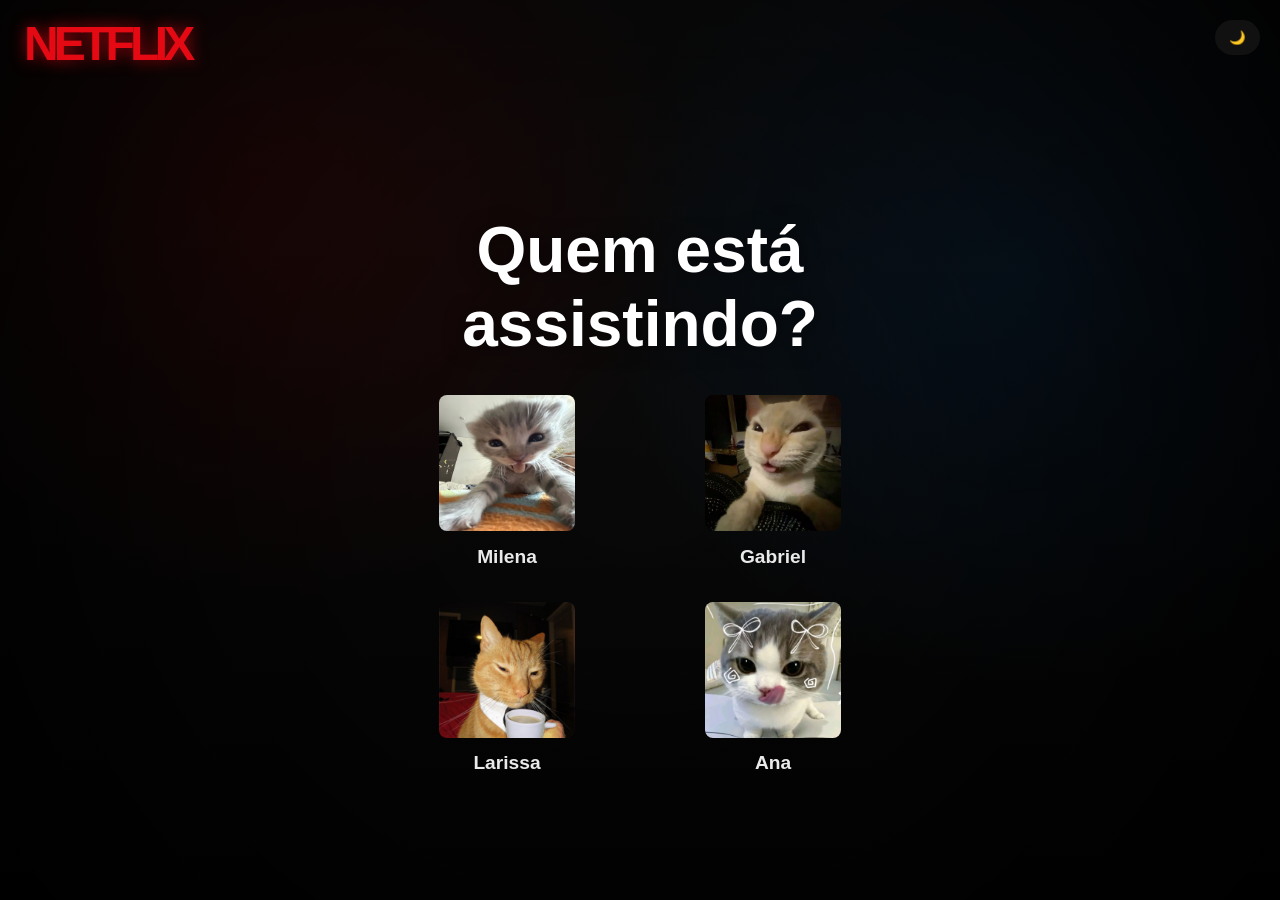
==== index.html @ 909935d4 "projeto netflix com as aulas da alura" ====
<!DOCTYPE html>
<html lang="pt-br">

<head>
    <meta charset="UTF-8">
    <meta name="viewport" content="width=device-width, initial-scale=1.0">
    <title>NETFLIX - Selecione um Perfil</title>
    <link rel="stylesheet" href="style.css">
</head>

<body>

<!-- Loader -->
<div id="loader">
    <div class="spinner"></div>
</div>

<!-- Botão tema -->
<button id="toggleTema">🌙</button>

<!-- Som -->
<audio id="clickSound" src="click.mp3"></audio>

<header>
    <h1>NETFLIX</h1>
</header>

<main>
    <section class="perfis">
        <h2>Quem está assistindo?</h2>

        <div class="container">

            <button class="perfil" data-link="perfil.html">
                <figure>
                    <img src="img/usuario1.png">
                    <figcaption>Milena</figcaption>
                </figure>
            </button>

            <button class="perfil" data-link="perfil.html">
                <figure>
                    <img src="img/usuario2.png">
                    <figcaption>Gabriel</figcaption>
                </figure>
            </button>

            <button class="perfil" data-link="perfil.html">
                <figure>
                    <img src="img/usuario3.png">
                    <figcaption>Larissa</figcaption>
                </figure>
            </button>

            <button class="perfil" data-link="perfil.html">
                <figure>
                    <img src="img/usuario4.png">
                    <figcaption>Ana</figcaption>
                </figure>
            </button>

        </div>
    </section>
</main>

<script src="script.js"></script>

</body>
</html>
---- style.css ----
/* ================= RESET ================= */
* {
    margin: 0;
    padding: 0;
    box-sizing: border-box;
}

/* ================= BASE ================= */
body {
    font-family: 'Helvetica Neue', Helvetica, Arial, sans-serif;

    background: radial-gradient(circle at 20% 20%, rgba(255, 0, 0, 0.14), transparent 35%),
                radial-gradient(circle at 80% 30%, rgba(0, 128, 255, 0.12), transparent 35%),
                linear-gradient(180deg, #0e0e0e 0%, #050505 100%);

    color: #fff;
    min-height: 100vh;

    display: flex;
    flex-direction: column;
}

/* ================= FUNDO ================= */
body::before {
    content: '';
    position: fixed;
    inset: 0;

    background: url('https://assets.nflxext.com/ffe/siteui/vlv3/e551f5c2-b08c-4f4a-bfd8-c7f4a22287d6/ab1f1cae-6f30-46b3-9694-45067a8c0938/BR-pt-20240226-popsignuptwoweeks-perspective_alpha_website_small.jpg') center/cover no-repeat;

    opacity: 0.12;
    z-index: -2;
}

body::after {
    content: '';
    position: fixed;
    inset: 0;

    background: radial-gradient(circle, transparent, rgba(0, 0, 0, 0.85));

    z-index: -1;
}

/* ================= HEADER ================= */
header {
    position: relative;
    margin-bottom: 2rem;
    top: 1rem;
    left: 1.5rem;
}

header h1 {
    font-size: clamp(2rem, 4vw, 3rem);
    font-weight: 900;
    color: #E50914;
    letter-spacing: -0.1em;

    text-shadow: 0 0 16px rgba(229, 9, 20, 0.7);
}

/* ================= MAIN ================= */
main {
    flex: 1;

    display: flex;
    align-items: center;
    justify-content: center;

    padding: 2rem;
}

/* ================= CONTAINER ================= */
.perfis {
    text-align: center;
    width: 100%;
    max-width: 500px;
}

.perfis h2 {
    font-size: clamp(2rem, 5vw, 4rem);
    margin-bottom: 2rem;

    text-shadow: 0 2px 20px rgba(0, 0, 0, 0.5);
}

/* ================= GRID FIXO ================= */
.container {
    display: grid;
    grid-template-columns: repeat(2, 1fr);
    gap: 2rem;
}

/* ================= BOTÃO PERFIL ================= */
.perfil {
    background: none;
    border: none;
    cursor: pointer;

    /* animação de entrada */
    opacity: 0;
    transform: translateY(30px);
    animation: subir 0.6s ease forwards;
}

/* delay em cascata */
.perfil:nth-child(1) { animation-delay: 0.1s; }
.perfil:nth-child(2) { animation-delay: 0.2s; }
.perfil:nth-child(3) { animation-delay: 0.3s; }
.perfil:nth-child(4) { animation-delay: 0.4s; }

/* ================= ANIMAÇÃO ================= */
@keyframes subir {
    to {
        opacity: 1;
        transform: translateY(0);
    }
}

/* ================= ESTRUTURA ================= */
.perfil figure {
    display: flex;
    flex-direction: column;
    align-items: center;
    gap: 0.8rem;
}

/* ================= IMAGEM ================= */
.perfil img {
    width: 140px;
    height: 140px;

    object-fit: cover;

    border-radius: 10px;
    border: 2px solid transparent;

    transition: transform 0.25s ease, box-shadow 0.25s ease, border 0.25s ease;
}

/* ================= HOVER ================= */
.perfil:hover img {
    transform: scale(1.08);

    box-shadow:
        0 0 15px rgba(255,255,255,0.6),
        0 0 40px rgba(255,255,255,0.3);
}

/* ================= TOQUE ================= */
.perfil:active img {
    transform: scale(1.08);

    box-shadow:
        0 0 15px rgba(255,255,255,0.6),
        0 0 40px rgba(255,255,255,0.3);
}

/* ================= SELECIONADO ================= */
.perfil.selecionado img {
    border: 3px solid #fff;

    transform: scale(1.1);

    box-shadow:
        0 0 20px rgba(255,255,255,0.7),
        0 0 50px rgba(255,255,255,0.4);
}

/* ================= TEXTO ================= */
.perfil figcaption {
    font-size: clamp(1rem, 2vw, 1.2rem);
    font-weight: 600;
    color: #eaeaea;
}

/* ================= LIGHT MODE ================= */
body.light {
    background: #f5f5f5;
    color: #111;
}

body.light header h1 {
    color: red;
}

body.light .perfil figcaption {
    color: #111;
}

/* ================= BOTÃO TEMA ================= */
#toggleTema {
    position: fixed;
    top: 20px;
    right: 20px;

    background: #111;
    color: #fff;
    border: none;

    padding: 10px 14px;
    border-radius: 20px;

    cursor: pointer;
    z-index: 1000;
}

/* ================= LOADER ================= */
#loader {
    position: fixed;
    inset: 0;
    background: #000;

    display: flex;
    justify-content: center;
    align-items: center;

    z-index: 9999;

    transition: opacity 0.5s ease;
}

#loader.hidden {
    opacity: 0;
    pointer-events: none;
}

.spinner {
    width: 50px;
    height: 50px;

    border: 4px solid #333;
    border-top: 4px solid red;

    border-radius: 50%;

    animation: girar 1s linear infinite;
}

@keyframes girar {
    to {
        transform: rotate(360deg);
    }
}

/* ================= MOBILE ================= */
@media (max-width: 480px) {
    header {
        left: 1rem;
        top: 0.8rem;
    }

    .container {
        gap: 1.2rem;
    }

    .perfil img {
        width: 110px;
        height: 110px;
    }
}

/* ================= TELAS PEQUENAS ================= */
@media (max-width: 360px) {
    .perfil img {
        width: 95px;
        height: 95px;
    }

    .perfis h2 {
        font-size: 1.6rem;
    }
}

/* ================= LIGHT MODE LIMPO ================= */
body.light {
    background: #ffffff !important;
    color: #111;
}

/* REMOVE imagem de fundo */
body.light::before {
    display: none;
}

/* REMOVE vinheta escura */
body.light::after {
    display: none;
}

/* Ajusta título */
body.light .perfis h2 {
    color: #111;
    text-shadow: none;
}

/* Ajusta nomes */
body.light .perfil figcaption {
    color: #222;
}

/* Ajusta botão */
body.light #toggleTema {
    background: #eee;
    color: #111;
}

/* ================= TRANSIÇÃO ================= */
.fade-out {
    animation: desaparecer 0.5s ease forwards;
}

@keyframes desaparecer {
    to {
        opacity: 0;
        transform: scale(1.05);
    }
}
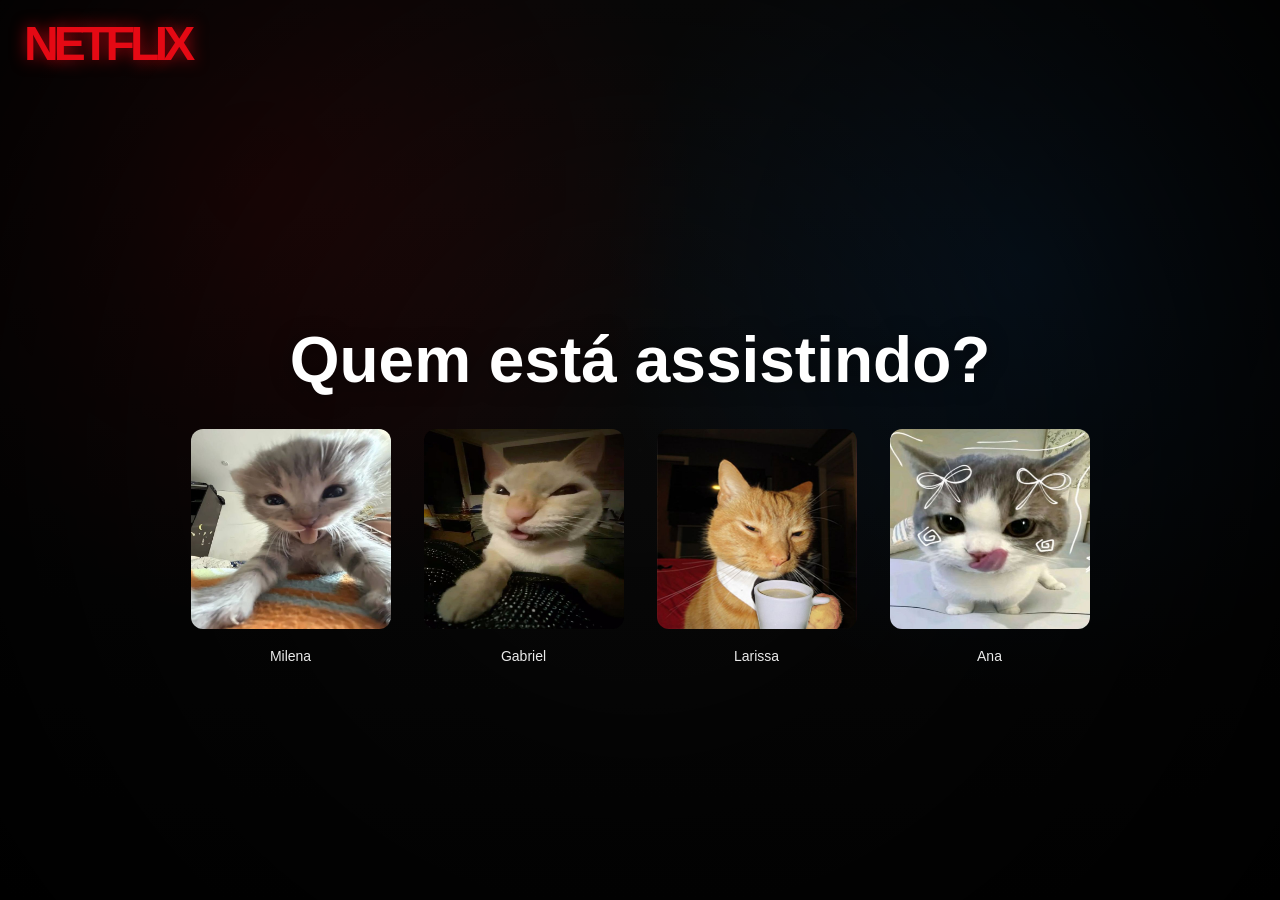
==== commit 4a5e729e: "atualiza" ====
--- a/index.html
+++ b/index.html
@@ -16,7 +16,7 @@
 </div>
 
 <!-- Botão tema -->
-<button id="toggleTema">🌙</button>
+<button id="toggleTema">Modo escuro</button>
 
 <!-- Som -->
 <audio id="clickSound" src="click.mp3"></audio>
@@ -31,28 +31,28 @@
 
         <div class="container">
 
-            <button class="perfil" data-link="perfil.html">
+              <button class="perfil">
                 <figure>
                     <img src="img/usuario1.png">
                     <figcaption>Milena</figcaption>
                 </figure>
             </button>
 
-            <button class="perfil" data-link="perfil.html">
+            <button class="perfil">
                 <figure>
                     <img src="img/usuario2.png">
                     <figcaption>Gabriel</figcaption>
                 </figure>
             </button>
 
-            <button class="perfil" data-link="perfil.html">
+            <button class="perfil">
                 <figure>
                     <img src="img/usuario3.png">
                     <figcaption>Larissa</figcaption>
                 </figure>
             </button>
 
-            <button class="perfil" data-link="perfil.html">
+            <button class="perfil">
                 <figure>
                     <img src="img/usuario4.png">
                     <figcaption>Ana</figcaption>
@@ -63,7 +63,11 @@
     </section>
 </main>
 
-<script src="script.js"></script>
+<script src="script.js" defer></script>
+
+<div id="boasVindas">
+    <h2 id="mensagem"></h2>
+</div>
 
 </body>
-</html>+</html>
--- a/style.css
+++ b/style.css
@@ -1,4 +1,4 @@
-/* ================= RESET ================= */
+ /* ================= RESET ================= */
 * {
     margin: 0;
     padding: 0;
@@ -70,11 +70,20 @@
     padding: 2rem;
 }
 
-/* ================= CONTAINER ================= */
+#linhas {
+    width: 100%;
+    align-self: stretch;
+}
+
+.linha {
+    width: 100%;
+}
+
+/* ================= CONTAINER PERFIS ================= */
 .perfis {
     text-align: center;
     width: 100%;
-    max-width: 500px;
+    max-width: 900px;
 }
 
 .perfis h2 {
@@ -84,32 +93,60 @@
     text-shadow: 0 2px 20px rgba(0, 0, 0, 0.5);
 }
 
-/* ================= GRID FIXO ================= */
+/* ================= GRID PERFIS ================= */
 .container {
     display: grid;
-    grid-template-columns: repeat(2, 1fr);
+    grid-template-columns: repeat(4, 1fr);
     gap: 2rem;
-}
-
-/* ================= BOTÃO PERFIL ================= */
+    justify-items: center;
+}
+
+/* 📱 TABLET */
+@media (max-width: 768px) {
+    .container {
+        grid-template-columns: repeat(2, 1fr);
+    }
+}
+
+/* 📱 MOBILE (IPHONE 12, ETC) */
+@media (max-width: 480px) {
+    main {
+        padding: 1rem;
+    }
+
+    .perfis {
+        max-width: 100%;
+    }
+}
+
+/* 📱 TELAS MUITO PEQUENAS */
+@media (max-width: 360px) {
+    .perfil img {
+        width: 120px;
+        height: 120px;
+    }
+
+    .perfis h2 {
+        font-size: 1.6rem;
+    }
+}
+
+/* ================= PERFIL ================= */
 .perfil {
     background: none;
     border: none;
     cursor: pointer;
 
-    /* animação de entrada */
     opacity: 0;
     transform: translateY(30px);
     animation: subir 0.6s ease forwards;
 }
 
-/* delay em cascata */
 .perfil:nth-child(1) { animation-delay: 0.1s; }
 .perfil:nth-child(2) { animation-delay: 0.2s; }
 .perfil:nth-child(3) { animation-delay: 0.3s; }
 .perfil:nth-child(4) { animation-delay: 0.4s; }
 
-/* ================= ANIMAÇÃO ================= */
 @keyframes subir {
     to {
         opacity: 1;
@@ -117,7 +154,6 @@
     }
 }
 
-/* ================= ESTRUTURA ================= */
 .perfil figure {
     display: flex;
     flex-direction: column;
@@ -125,194 +161,669 @@
     gap: 0.8rem;
 }
 
-/* ================= IMAGEM ================= */
 .perfil img {
-    width: 140px;
-    height: 140px;
-
-    object-fit: cover;
-
-    border-radius: 10px;
-    border: 2px solid transparent;
-
-    transition: transform 0.25s ease, box-shadow 0.25s ease, border 0.25s ease;
-}
-
-/* ================= HOVER ================= */
+    width: 200px;
+    height: 200px;
+    border-radius: 12px;
+    transition: 0.3s;
+}
+
 .perfil:hover img {
     transform: scale(1.08);
-
-    box-shadow:
-        0 0 15px rgba(255,255,255,0.6),
-        0 0 40px rgba(255,255,255,0.3);
-}
-
-/* ================= TOQUE ================= */
-.perfil:active img {
-    transform: scale(1.08);
-
-    box-shadow:
-        0 0 15px rgba(255,255,255,0.6),
-        0 0 40px rgba(255,255,255,0.3);
-}
-
-/* ================= SELECIONADO ================= */
-.perfil.selecionado img {
-    border: 3px solid #fff;
-
-    transform: scale(1.1);
-
-    box-shadow:
-        0 0 20px rgba(255,255,255,0.7),
-        0 0 50px rgba(255,255,255,0.4);
-}
-
-/* ================= TEXTO ================= */
-.perfil figcaption {
-    font-size: clamp(1rem, 2vw, 1.2rem);
-    font-weight: 600;
-    color: #eaeaea;
-}
-
-/* ================= LIGHT MODE ================= */
-body.light {
-    background: #f5f5f5;
-    color: #111;
-}
-
-body.light header h1 {
-    color: red;
-}
-
-body.light .perfil figcaption {
-    color: #111;
-}
-
-/* ================= BOTÃO TEMA ================= */
-#toggleTema {
-    position: fixed;
-    top: 20px;
-    right: 20px;
-
-    background: #111;
-    color: #fff;
-    border: none;
-
-    padding: 10px 14px;
-    border-radius: 20px;
-
-    cursor: pointer;
-    z-index: 1000;
-}
-
-/* ================= LOADER ================= */
-#loader {
+}
+
+/* ================= BOAS VINDAS ================= */
+#boasVindas {
     position: fixed;
     inset: 0;
     background: #000;
-
     display: flex;
     justify-content: center;
     align-items: center;
-
-    z-index: 9999;
-
-    transition: opacity 0.5s ease;
-}
-
-#loader.hidden {
     opacity: 0;
     pointer-events: none;
-}
-
-.spinner {
-    width: 50px;
-    height: 50px;
-
-    border: 4px solid #333;
-    border-top: 4px solid red;
-
+    transition: 0.5s;
+}
+
+#boasVindas.ativo {
+    opacity: 1;
+}
+
+#mensagem {
+    font-size: 3rem;
+}
+
+/* ================= CARROSSEL ================= */
+.carrossel {
+    display: flex;
+    gap: 10px;
+    overflow-x: auto;
+    padding: 10px;
+
+    scroll-behavior: smooth;
+    scroll-snap-type: x mandatory;
+}
+
+.carrossel img {
+    width: 120px;
+    border-radius: 6px;
+
+    scroll-snap-align: start;
+    flex-shrink: 0;
+}
+
+.carrossel img:hover {
+    transform: scale(1.1);
+}
+
+h3 {
+    margin-left: 1rem;
+}
+
+/* ================= MODAL ================= */
+.modal {
+    display: none;
+    position: fixed;
+    inset: 0;
+    background: rgba(0,0,0,0.7);
+    backdrop-filter: blur(8px); /* 🔥 efeito Netflix */
+    justify-content: center;
+    align-items: center;
+    z-index: 999;
+}
+
+.modal-content {
+    width: 80%;
+    max-width: 900px;
+    margin: 0 auto;
+    border-radius: 16px;
+}
+
+.modal {
+    padding: 0 8vw;
+}
+
+/* ANIMAÇÃO */
+@keyframes aparecer {
+    from {
+        transform: scale(0.9);
+        opacity: 0;
+    }
+    to {
+        transform: scale(1);
+        opacity: 1;
+    }
+}
+
+/* IMAGEM GRANDE */
+.modal-content img {
+    width: 100%;
+    height: 350px;
+    object-fit: cover;
+    object-position: center;
+    filter: brightness(0.8);
+}
+
+.modal-content {
+    position: relative;
+}
+
+.modal-content::after {
+    z-index: 1;
+    content: "";
+    position: absolute;
+    inset: 0;
+    background: linear-gradient(
+        to top,
+        rgba(0,0,0,0.85) 10%,
+        rgba(0,0,0,0.5) 40%,
+        transparent 70%
+    );
+}
+
+#trailer-container {
+    position: absolute;
+    top: 0;
+    left: 0;
+    width: 100%;
+    height: 350px;
+    z-index: 2; /* 🔥 ABAIXO DO TEXTO E DO X */
+}
+
+
+#trailer-video {
+    width: 100%;
+    height: 100%;
+    border: none;
+}
+
+#fechar {
+    position: absolute;
+    top: 15px;
+    right: 20px;
+    z-index: 9999;
+    cursor: pointer;
+    font-size: 28px;
+}
+
+.modal-info {
+    z-index: 5;
+    position: relative;
+}
+
+#fechar {
+    z-index: 10;
+}
+
+/* CONTEÚDO */
+.modal-info {
+    position: relative;
+    margin-top: -80px;
+    z-index: 2;
+}
+
+/* TÍTULO */
+.modal-info h2 {
+    font-size: 24px;
+    margin-bottom: 10px;
+}
+
+/* DESCRIÇÃO */
+.modal-info p {
+    font-size: 15px;
+    line-height: 1.5;
+    color: #ccc;
+}
+
+.modal-info {
+    position: relative;
+    z-index: 5; /* 🔥 acima do vídeo */
+}
+
+/* BOTÕES */
+.modal-botoes {
+    margin-top: 15px;
+}
+
+.modal-botoes button {
+    margin-right: 10px;
+    padding: 10px 18px;
+    border: none;
+    cursor: pointer;
+    border-radius: 4px;
+    font-weight: bold;
+}
+
+.modal-content {
+    animation: zoomNetflix 0.4s ease;
+}
+
+@keyframes zoomNetflix {
+    from {
+        transform: scale(0.8);
+        opacity: 0;
+    }
+    to {
+        transform: scale(1);
+        opacity: 1;
+    }
+}
+
+.modal-content {
+    animation: zoomNetflix 0.4s ease;
+}
+
+@keyframes zoomNetflix {
+    from {
+        transform: scale(0.8);
+        opacity: 0;
+    }
+    to {
+        transform: scale(1);
+        opacity: 1;
+    }
+}
+
+/* ESTILO BOTÕES */
+.btn-play {
+    background: white;
+    color: black;
+}
+
+.btn-fav {
+    background: rgba(255,255,255,0.2);
+    color: white;
+}
+
+/* ================= TOPO FINAL LIMPO ================= */
+.topo {
+    display: flex;
+    align-items: center;
+    gap: 40px;
+    padding: 1rem 2rem;
+}
+
+/* MENU */
+.menu-topo {
+    display: flex;
+    gap: 35px;
+}
+
+.menu-topo span {
+    font-size: 18px;
+    font-weight: 500;
+    cursor: pointer;
+    opacity: 0.85;
+    transition: 0.3s;
+}
+
+.menu-topo span:hover {
+    opacity: 1;
+    transform: scale(1.08);
+}
+
+/* LADO DIREITO */
+.acoes {
+    margin-left: auto;
+    display: flex;
+    align-items: center;
+    gap: 18px;
+}
+
+/* PERFIL */
+.perfil-topo {
+    display: flex;
+    align-items: center;
+    gap: 8px;
+}
+
+.perfil-topo img {
+    width: 35px;
+    height: 35px;
+    border-radius: 5px;
+    object-fit: cover;
+}
+
+/* PESQUISA */
+.pesquisa-texto {
+    cursor: pointer;
+    font-size: 18px;
+}
+
+#pesquisa {
+    background: transparent;
+    border: none;
+    border-bottom: 1px solid #aaa;
+    color: white;
+    outline: none;
+}
+
+.hidden {
+    display: none;
+}
+
+/* BOTÃO TEMA */
+#toggleTema {
+    background: transparent;
+    border: none;
+    font-size: 18px;
+    cursor: pointer;
+}
+
+.perfil figcaption {
+    color: #eaeaea;
+    font-size: 14px;
+    margin-top: 6px;
+}
+
+#linhas {
+    display: flex;
+    flex-direction: column;
+    gap: 20px;
+}
+
+.carrossel-wrapper {
+    position: relative;
+    display: flex;
+    align-items: center;
+}
+
+.carrossel {
+    display: flex;
+    gap: 10px;
+    overflow-x: auto;
+    scroll-behavior: smooth;
+}
+
+.carrossel::-webkit-scrollbar {
+    display: none;
+}
+
+/* SETAS */
+.seta {
+    position: absolute;
+    z-index: 10;
+    background: rgba(0,0,0,0.6);
+    border: none;
+    color: white;
+    font-size: 20px;
+    cursor: pointer;
+    padding: 10px;
     border-radius: 50%;
-
-    animation: girar 1s linear infinite;
-}
-
-@keyframes girar {
-    to {
-        transform: rotate(360deg);
-    }
+}
+
+.seta.esquerda {
+    left: 0;
+}
+
+.seta.direita {
+    right: 0;
+}
+/* ================= LINHA NETFLIX STYLE ================= */
+.linha {
+    margin-bottom: 25px;
+    position: relative;
+}
+
+.linha h3 {
+    font-size: 16px;
+    margin: 10px 0 10px 15px;
+    font-weight: 600;
+}
+
+/* ================= CARROSSEL ================= */
+.carrossel {
+    display: flex;
+    gap: 10px;
+    overflow-x: auto;
+    padding: 10px 15px;
+    scroll-behavior: smooth;
+}
+
+.carrossel {
+    max-width: 100%;
+}
+
+.carrossel::-webkit-scrollbar {
+    display: none;
+}
+
+/* ================= FILMES ================= */
+.carrossel {
+    position: relative;
+    z-index: 1;
+}
+
+.carrossel img {
+    transition: transform 0.3s ease, box-shadow 0.3s ease;
+    position: relative;
+}
+
+.carrossel img:hover {
+    transform: scale(1.25) translateY(-20px);
+    z-index: 20;
+    box-shadow: 0 20px 40px rgba(0,0,0,0.6);
+}
+
+/* ================= SETAS ================= */
+.seta {
+    position: absolute;
+    top: 50%;
+    transform: translateY(-50%);
+    font-size: 30px;
+    background: rgba(0,0,0,0.6);
+    padding: 5px 10px;
+    cursor: pointer;
+    z-index: 10;
+    border-radius: 5px;
+    user-select: none;
+}
+
+.seta.esquerda {
+    left: 5px;
+}
+
+.seta.direita {
+    right: 5px;
 }
 
 /* ================= MOBILE ================= */
 @media (max-width: 480px) {
-    header {
-        left: 1rem;
-        top: 0.8rem;
-    }
-
+    .carrossel img {
+        width: 100px;
+    }
+
+    .linha h3 {
+        font-size: 14px;
+    }
+}
+.seta {
+    position: absolute;
+    top: 50%;
+    transform: translateY(-50%);
+    font-size: 20px;
+    background: rgba(0,0,0,0.6);
+    padding: 6px 10px;
+    cursor: pointer;
+    z-index: 10;
+    border-radius: 5px;
+
+    opacity: 0.8;
+}
+
+.seta.esquerda { left: 5px; }
+.seta.direita { right: 5px; }
+
+/* MOBILE */
+@media (max-width: 768px) {
+    .seta {
+        font-size: 16px;
+        padding: 5px 8px;
+    }
+}
+
+/* ================= BANNER ================= */
+#banner {
+    height: 80vh;
+    background-size: cover;
+    background-position: center;
+    position: relative;
+
+    display: flex;
+    align-items: flex-end;
+
+    padding: 40px;
+}
+
+#banner::before {
+    content: "";
+    position: absolute;
+    inset: 0;
+    background: linear-gradient(to top, #000 10%, transparent 60%);
+}
+
+.banner-conteudo {
+    position: relative;
+    max-width: 500px;
+    z-index: 2;
+}
+
+.banner-conteudo h1 {
+    font-size: 3rem;
+    margin-bottom: 10px;
+}
+
+.banner-conteudo p {
+    font-size: 1rem;
+    margin-bottom: 20px;
+}
+
+.banner-botoes button {
+    margin-right: 10px;
+    padding: 10px 20px;
+    border: none;
+    cursor: pointer;
+    font-weight: bold;
+    border-radius: 4px;
+}
+
+.btn-play {
+    background: white;
+    color: black;
+}
+
+.btn-info {
+    background: rgba(255,255,255,0.3);
+    color: white;
+}
+
+/*Isso impede o conteúdo de “vazar” pra fora*/
+body {
+    overflow-x: clip;
+}
+
+/* 🔥 correção do corte no hover */
+.linha {
+    overflow: visible !important;
+}
+
+.carrossel {
+    overflow-y: visible !important;
+}
+
+/* ================= MOBILE ================= */
+@media (max-width: 768px) {
+
+    .topo {
+        display: flex !important;
+        align-items: center !important;
+        justify-content: space-between !important;
+        padding: 10px 12px !important;
+    }
+
+    /* 🔴 LOGO = só o N */
+    .topo h1 {
+        font-size: 2rem !important;
+        width: 26px !important;
+        overflow: hidden !important;
+        white-space: nowrap;
+        flex-shrink: 0;
+    }
+
+    /* 🔥 MENU CENTRAL (CORRIGIDO) */
+    .menu-topo {
+        display: flex !important;
+        justify-content: center !important;
+        align-items: center !important;
+        gap: 20px !important; /* 👈 MAIS ESPAÇO ENTRE CATEGORIAS */
+        flex: 1;
+        text-align: center;
+    }
+
+    .menu-topo span {
+        font-size: 13px !important;
+        white-space: nowrap;
+        opacity: 0.7;
+        display: flex;
+        align-items: center;
+    }
+
+    .menu-topo span:first-child {
+        font-weight: bold;
+        opacity: 1;
+    }
+
+    /* ❌ REMOVE LUPA */
+    .pesquisa-texto {
+        display: none !important;
+    }
+
+    #pesquisa {
+        display: none !important;
+    }
+
+    /* 👤 PERFIL AJUSTADO */
+    .acoes {
+        display: flex !important;
+        align-items: center !important;
+        gap: 6px !important;
+        flex-shrink: 0;
+        margin-right: 16px !important; /* 👈 MAIS PRA ESQUERDA */
+    }
+
+    .perfil-topo img {
+        width: 28px !important;
+        height: 28px !important;
+    }
+
+    #perfilNome {
+        display: none !important;
+    }
+}
+
+/* 📱 BANNER AJUSTADO */
+@media (max-width: 768px) {
+    #banner {
+        height: auto !important;
+        min-height: 50vh !important;
+        padding: 20px !important;
+    }
+
+    .banner-conteudo {
+        max-width: 100% !important;
+    }
+
+    .banner-conteudo h1 {
+        font-size: 1.5rem !important;
+    }
+
+    .banner-conteudo p {
+        font-size: 0.9rem !important;
+    }
+}
+
+/* 📱 MODAL */
+@media (max-width: 768px) {
+    .modal-content img,
+    #trailer-container {
+        height: auto !important;
+        aspect-ratio: 16 / 9 !important;
+    }
+
+    #trailer-video {
+        height: 100% !important;
+    }
+
+    .modal-content {
+        width: 95% !important;
+    }
+}
+
+/* 📱 CARROSSEL */
+@media (max-width: 768px) {
+    .carrossel img {
+        width: 100px !important;
+    }
+}
+
+/* 📱 PERFIS */
+@media (max-width: 480px) {
     .container {
-        gap: 1.2rem;
+        grid-template-columns: repeat(2, 1fr) !important;
+        gap: 1rem !important;
     }
 
     .perfil img {
-        width: 110px;
-        height: 110px;
-    }
-}
-
-/* ================= TELAS PEQUENAS ================= */
-@media (max-width: 360px) {
-    .perfil img {
-        width: 95px;
-        height: 95px;
+        width: 120px !important;
+        height: 120px !important;
     }
 
     .perfis h2 {
-        font-size: 1.6rem;
-    }
-}
-
-/* ================= LIGHT MODE LIMPO ================= */
-body.light {
-    background: #ffffff !important;
-    color: #111;
-}
-
-/* REMOVE imagem de fundo */
-body.light::before {
-    display: none;
-}
-
-/* REMOVE vinheta escura */
-body.light::after {
-    display: none;
-}
-
-/* Ajusta título */
-body.light .perfis h2 {
-    color: #111;
-    text-shadow: none;
-}
-
-/* Ajusta nomes */
-body.light .perfil figcaption {
-    color: #222;
-}
-
-/* Ajusta botão */
-body.light #toggleTema {
-    background: #eee;
-    color: #111;
-}
-
-/* ================= TRANSIÇÃO ================= */
-.fade-out {
-    animation: desaparecer 0.5s ease forwards;
-}
-
-@keyframes desaparecer {
-    to {
-        opacity: 0;
-        transform: scale(1.05);
-    }
+        font-size: 1.5rem !important;
+    }
+}
+
+/* REMOVE BOTÃO TEMA */
+#toggleTema {
+    display: none !important;
 }
